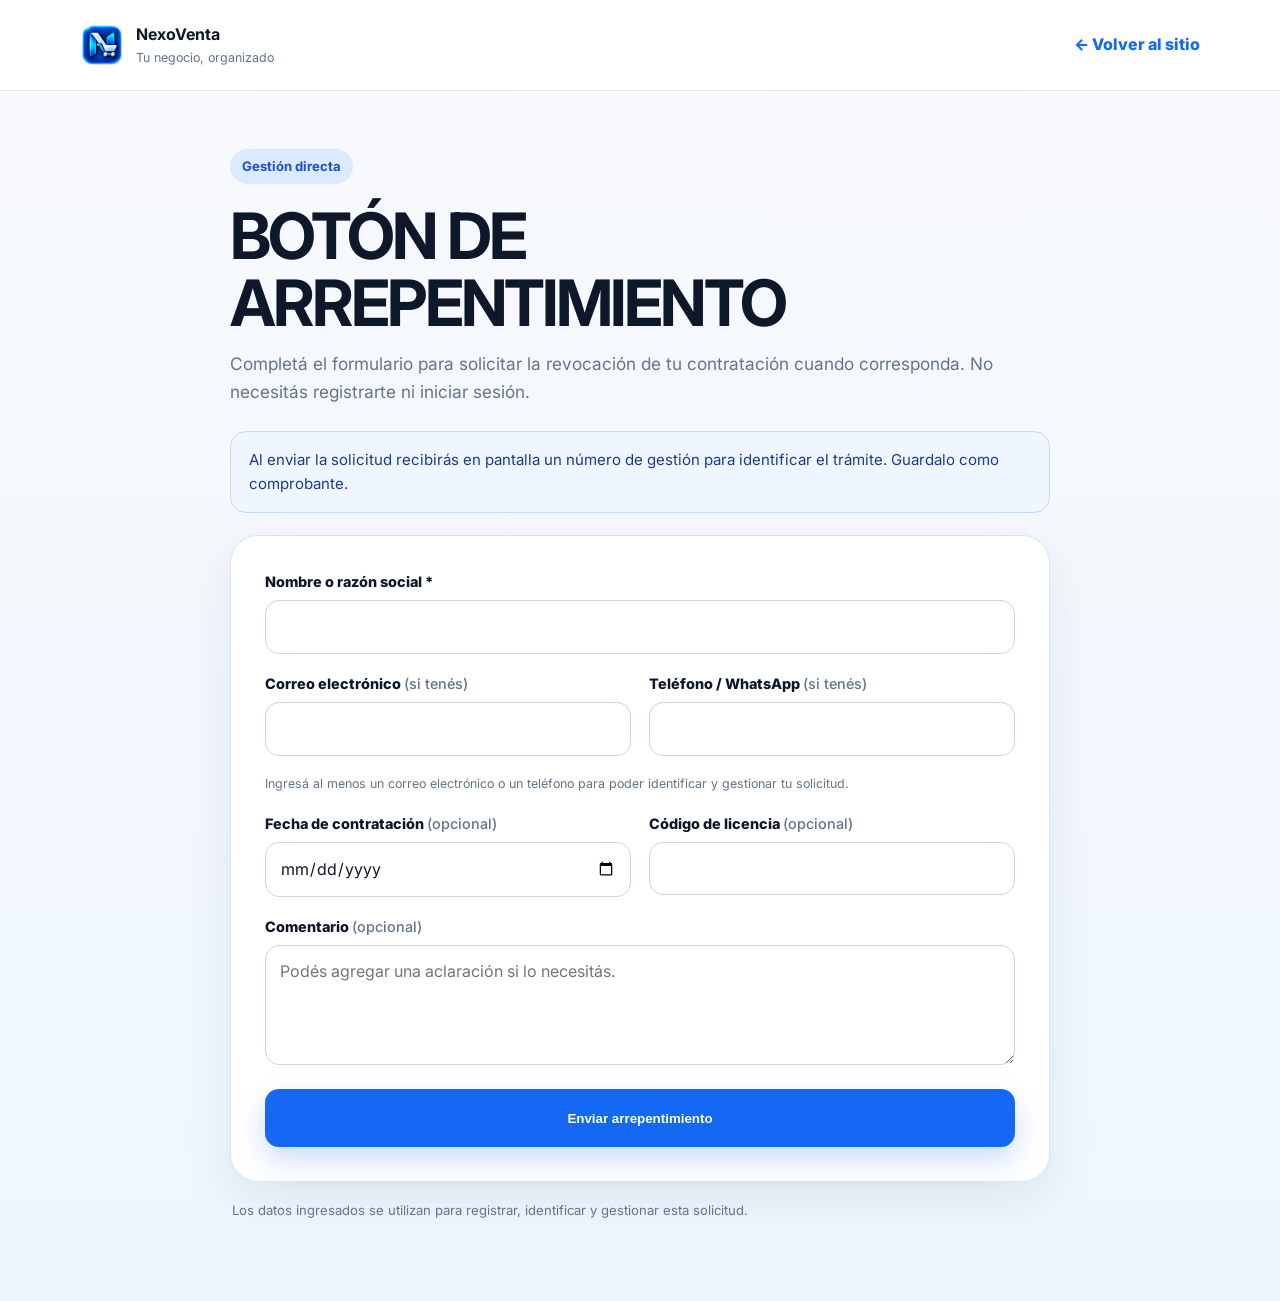
==== arrepentimiento.html @ 22c0f4f0 "NexoVenta V1.4 - Legal" ====
<!doctype html>
<html lang="es">
<head>
  <meta charset="utf-8" />
  <meta name="viewport" content="width=device-width, initial-scale=1" />
  <title>Botón de Arrepentimiento | NexoVenta</title>
  <meta name="description" content="Ejercé el derecho de arrepentimiento sobre la contratación de NexoVenta y obtené tu número de gestión." />
  <meta name="theme-color" content="#0f172a" />
  <link rel="preconnect" href="https://fonts.googleapis.com">
  <link rel="preconnect" href="https://fonts.gstatic.com" crossorigin>
  <link href="https://fonts.googleapis.com/css2?family=Inter:wght@400;500;600;700;800&display=swap" rel="stylesheet">
  <link rel="stylesheet" href="styles.css" />
  <link rel="icon" href="/favicon.ico" sizes="any">
</head>
<body class="legal-page">
  <header class="legal-header">
    <div class="container">
      <a class="brand" href="index.html" aria-label="Volver a NexoVenta">
        <img src="assets/nexoventa-logo.png" alt="Logo de NexoVenta" class="brand-logo">
        <div><strong>NexoVenta</strong><span>Tu negocio, organizado</span></div>
      </a>
      <a class="legal-back" href="index.html">← Volver al sitio</a>
    </div>
  </header>

  <main class="legal-main">
    <div class="container legal-shell">
      <div class="legal-title">
        <span class="eyebrow">Gestión directa</span>
        <h1>BOTÓN DE ARREPENTIMIENTO</h1>
        <p>Completá el formulario para solicitar la revocación de tu contratación cuando corresponda. No necesitás registrarte ni iniciar sesión.</p>
      </div>

      <div class="legal-notice">
        Al enviar la solicitud recibirás en pantalla un número de gestión para identificar el trámite. Guardalo como comprobante.
      </div>

      <section class="legal-card">
        <form id="solicitud-form" data-tipo="ARREPENTIMIENTO" novalidate>
          <div class="form-grid">
            <div class="form-field full">
              <label for="nombre">Nombre o razón social *</label>
              <input id="nombre" name="nombre" autocomplete="name" required maxlength="160" />
            </div>

            <div class="form-field">
              <label for="email">Correo electrónico <span class="optional">(si tenés)</span></label>
              <input id="email" name="email" type="email" autocomplete="email" maxlength="200" />
            </div>

            <div class="form-field">
              <label for="telefono">Teléfono / WhatsApp <span class="optional">(si tenés)</span></label>
              <input id="telefono" name="telefono" type="tel" autocomplete="tel" maxlength="60" />
            </div>

            <div class="form-field full">
              <p class="field-help">Ingresá al menos un correo electrónico o un teléfono para poder identificar y gestionar tu solicitud.</p>
            </div>

            <div class="form-field">
              <label for="fecha_contratacion">Fecha de contratación <span class="optional">(opcional)</span></label>
              <input id="fecha_contratacion" name="fecha_contratacion" type="date" />
            </div>

            <div class="form-field">
              <label for="codigo_licencia">Código de licencia <span class="optional">(opcional)</span></label>
              <input id="codigo_licencia" name="codigo_licencia" maxlength="120" />
            </div>

            <div class="form-field full">
              <label for="motivo">Comentario <span class="optional">(opcional)</span></label>
              <textarea id="motivo" name="motivo" maxlength="1500" placeholder="Podés agregar una aclaración si lo necesitás."></textarea>
            </div>
          </div>

          <div class="form-submit">
            <button class="btn btn-primary btn-large" type="submit">Enviar arrepentimiento</button>
          </div>
          <div id="form-status" class="form-status" hidden aria-live="polite"></div>
        </form>
      </section>

      <p class="legal-footnote">Los datos ingresados se utilizan para registrar, identificar y gestionar esta solicitud.</p>
    </div>
  </main>

  <script src="solicitud.js"></script>
</body>
</html>
---- styles.css ----
*{box-sizing:border-box}
:root{
  --bg:#f8fafc;--surface:#fff;--surface-soft:#eef6ff;--text:#0f172a;--muted:#64748b;
  --line:#dbe4ee;--primary:#1468f3;--primary-dark:#0e55ca;--dark:#08111f;
  --shadow:0 20px 50px rgba(15,23,42,.12);--radius:24px
}
html{scroll-behavior:smooth}
body{margin:0;font-family:"Inter",system-ui,-apple-system,BlinkMacSystemFont,"Segoe UI",sans-serif;color:var(--text);background:var(--bg);line-height:1.6}
a{color:inherit;text-decoration:none}.container{width:min(1120px,calc(100% - 40px));margin:0 auto}
.site-header{position:sticky;top:0;z-index:50;background:rgba(248,250,252,.9);backdrop-filter:blur(16px);border-bottom:1px solid rgba(219,228,238,.8)}
.nav-wrap{min-height:76px;display:flex;align-items:center;justify-content:space-between;gap:24px}
.brand{display:flex;align-items:center;gap:12px}.brand-logo{width:44px;height:44px;object-fit:contain;border-radius:12px}
.brand strong,.brand span{display:block}.brand span{color:var(--muted);font-size:.78rem}
.main-nav{display:flex;align-items:center;gap:22px;font-size:.95rem;font-weight:600}.main-nav a:not(.btn):hover{color:var(--primary)}
.nav-toggle{display:none;border:0;background:transparent;font-size:1.6rem;cursor:pointer}
.hero{padding:90px 0 70px;overflow:hidden}.hero-grid{display:grid;grid-template-columns:1.05fr .95fr;gap:70px;align-items:center}
.eyebrow{display:inline-flex;align-items:center;padding:7px 12px;border-radius:999px;background:#dbeafe;color:#1d4ed8;font-weight:700;font-size:.82rem;margin-bottom:18px}
.hero h1,.section h2{margin:0;letter-spacing:-.045em;line-height:1.06}.hero h1{font-size:clamp(2.8rem,6vw,5.6rem);max-width:850px}
.lead{font-size:1.2rem;color:var(--muted);max-width:680px;margin:24px 0 30px}.lead-sm{color:var(--muted);font-size:1.08rem}
.hero-actions,.trust-row{display:flex;flex-wrap:wrap;align-items:center;gap:14px}.trust-row{margin-top:22px;color:#475569;font-size:.9rem}
.btn{display:inline-flex;align-items:center;justify-content:center;min-height:48px;padding:0 20px;border-radius:14px;font-weight:800;transition:transform .2s ease,box-shadow .2s ease,background .2s ease}
.btn:hover{transform:translateY(-2px)}.btn-primary{background:var(--primary);color:#fff;box-shadow:0 12px 28px rgba(37,99,235,.24)}
.btn-primary:hover{background:var(--primary-dark)}.btn-secondary{background:#fff;border:1px solid var(--line)}.btn-light{background:#fff;color:var(--dark)}
.btn-sm{min-height:40px;padding:0 16px}.btn-large{min-height:58px;padding:0 26px}
.phone-card{display:flex;flex-direction:column;align-items:center}.phone{width:min(360px,88vw);padding:12px;border-radius:46px;background:#0f172a;box-shadow:var(--shadow)}
.phone-notch{width:112px;height:24px;border-radius:0 0 16px 16px;background:#020617;margin:0 auto -8px;position:relative;z-index:2}
.real-phone{overflow:hidden}.real-screen{display:block;width:100%;border-radius:36px;background:#fff}
.mock-note{color:var(--muted);font-size:.78rem;text-align:center;max-width:360px;margin:12px auto 0}
.section{padding:90px 0}.section-soft{background:#eff6ff}.section-dark{background:var(--dark);color:#fff}
.section-heading{max-width:760px;margin-bottom:42px}.section h2{font-size:clamp(2rem,4vw,3.7rem)}.section-heading p{color:var(--muted);font-size:1.05rem}
.feature-grid{display:grid;grid-template-columns:repeat(3,1fr);gap:18px}.feature-card{background:var(--surface);border:1px solid var(--line);border-radius:var(--radius);padding:26px;min-height:230px;box-shadow:0 12px 30px rgba(15,23,42,.05)}
.feature-card .icon{font-size:1.8rem}.feature-card h3{margin:14px 0 8px;font-size:1.2rem}.feature-card p{margin:0;color:var(--muted)}
.showcase{display:grid;gap:80px}.showcase-row{display:grid;grid-template-columns:minmax(280px,420px) 1fr;gap:70px;align-items:center}.showcase-row.reverse{grid-template-columns:1fr minmax(280px,420px)}
.showcase-row.reverse .shot-wrap{order:2}.showcase-row.reverse .showcase-copy{order:1}.shot-wrap{background:linear-gradient(145deg,#dbeafe,#f8fafc);padding:14px;border-radius:34px;box-shadow:var(--shadow)}
.shot-wrap img{display:block;width:100%;border-radius:24px}.showcase-copy .number{font-size:.78rem;font-weight:800;letter-spacing:.15em;color:var(--primary)}
.showcase-copy h3{font-size:clamp(1.7rem,3vw,2.7rem);line-height:1.1;margin:10px 0 14px}.showcase-copy p{color:var(--muted);font-size:1.05rem}.showcase-copy ul{padding-left:20px;font-weight:700}
.split{display:grid;grid-template-columns:1fr 1fr;gap:60px;align-items:center}.chips{display:flex;flex-wrap:wrap;gap:12px}.chips span{padding:12px 16px;background:#fff;border:1px solid var(--line);border-radius:999px;font-weight:700;box-shadow:0 8px 18px rgba(15,23,42,.05)}
.demo-grid{display:grid;grid-template-columns:1fr 1fr;gap:60px;align-items:center}.eyebrow-light{background:rgba(255,255,255,.1);color:#bfdbfe}.demo-grid p{color:#cbd5e1;max-width:620px;margin:20px 0 26px}
.demo-stack{position:relative;min-height:500px}.demo-stack img{position:absolute;width:250px;border-radius:28px;border:8px solid #0f172a;box-shadow:0 28px 70px rgba(0,0,0,.35)}
.demo-stack img:first-child{left:40px;top:0;transform:rotate(-5deg)}.demo-stack img:last-child{right:20px;bottom:0;transform:rotate(5deg)}
.faq-list{display:grid;gap:12px;max-width:860px}details{background:#fff;border:1px solid var(--line);border-radius:18px;padding:18px 20px}summary{cursor:pointer;font-weight:800}details p{color:var(--muted);margin-bottom:0}
.cta-section{padding-top:60px}.cta-box{background:linear-gradient(135deg,#dbeafe,#ecfeff);border:1px solid #bfdbfe;border-radius:32px;padding:42px;display:flex;align-items:center;justify-content:space-between;gap:30px}.cta-box p{margin-bottom:0;color:var(--muted)}
.site-footer{padding:44px 0;border-top:1px solid var(--line);background:#fff}.footer-wrap{display:grid;grid-template-columns:1fr auto auto;gap:30px;align-items:center}.footer-brand{display:flex;align-items:center;gap:12px}.footer-logo{width:46px;height:46px;object-fit:contain;border-radius:12px}
.site-footer p{margin:4px 0 0;color:var(--muted)}.footer-links{display:flex;gap:18px;font-weight:700}.copyright{font-size:.9rem}
@media (max-width:900px){
  .nav-toggle{display:block}.main-nav{display:none;position:absolute;top:76px;left:20px;right:20px;flex-direction:column;align-items:stretch;background:#fff;border:1px solid var(--line);border-radius:18px;padding:16px;box-shadow:var(--shadow)}
  .main-nav.open{display:flex}.hero-grid,.split,.demo-grid,.footer-wrap,.showcase-row,.showcase-row.reverse{grid-template-columns:1fr}.showcase-row.reverse .shot-wrap,.showcase-row.reverse .showcase-copy{order:initial}
  .hero{padding-top:60px}.feature-grid{grid-template-columns:1fr 1fr}.cta-box{flex-direction:column;align-items:flex-start}.footer-links{flex-wrap:wrap}.demo-stack{min-height:620px}
}
@media (max-width:620px){
  .container{width:min(100% - 28px,1120px)}.hero h1{font-size:2.65rem}.feature-grid{grid-template-columns:1fr}.section,.hero{padding-top:64px;padding-bottom:64px}.cta-box{padding:28px 22px}
  .btn{width:100%}.hero-actions{align-items:stretch}.trust-row{align-items:flex-start;flex-direction:column}.phone{margin-top:20px}.showcase{gap:56px}
  .demo-stack{min-height:520px}.demo-stack img{width:210px}.demo-stack img:first-child{left:0}.demo-stack img:last-child{right:0}
}

/* Pricing — Web v1.2 */
.pricing-section{background:#fff}
.pricing-heading{text-align:center;margin-left:auto;margin-right:auto}
.pricing-card{max-width:920px;margin:0 auto;display:grid;grid-template-columns:.9fr 1.1fr;background:#fff;border:1px solid var(--line);border-radius:32px;overflow:hidden;box-shadow:0 24px 60px rgba(15,23,42,.10)}
.pricing-main{padding:42px;background:linear-gradient(145deg,#eff6ff,#fff)}
.plan-label{display:inline-block;font-size:.75rem;font-weight:800;letter-spacing:.12em;color:var(--primary);margin-bottom:8px}
.pricing-main h3{font-size:1.7rem;margin:0 0 16px}
.price{display:flex;align-items:flex-end;gap:5px;line-height:1}
.price .currency{font-size:1.8rem;font-weight:800;margin-bottom:10px}
.price strong{font-size:4rem;letter-spacing:-.06em}
.price .period{font-size:.9rem;color:var(--muted);font-weight:700;margin:0 0 9px 5px}
.device-note{display:inline-block;margin:18px 0 24px;padding:8px 12px;border-radius:999px;background:#dbeafe;color:#1d4ed8;font-weight:800;font-size:.86rem}
.pricing-button{width:100%}
.extra-device{font-size:.82rem;color:var(--muted);text-align:center;margin:16px 0 0}
.extra-device a{color:var(--primary);font-weight:800}
.pricing-features{padding:42px}
.pricing-features h4{font-size:1.15rem;margin:0 0 20px}
.pricing-features ul{list-style:none;padding:0;margin:0;display:grid;gap:16px}
.pricing-features li{display:flex;align-items:center;gap:12px;font-weight:700}
.pricing-features li span{width:26px;height:26px;display:grid;place-items:center;border-radius:999px;background:#dcfce7;color:#15803d;font-weight:900}
@media(max-width:760px){
  .pricing-card{grid-template-columns:1fr}
  .pricing-main,.pricing-features{padding:30px 24px}
  .price strong{font-size:3.4rem}
  .price{flex-wrap:wrap}
}

/* Gestiones legales — Web v1.4 */
.legal-actions-section{padding:56px 0;background:#fff;border-top:1px solid var(--line)}
.legal-actions-box{display:grid;grid-template-columns:1fr auto;gap:32px;align-items:center;padding:30px 34px;border:1px solid #bfdbfe;border-radius:26px;background:linear-gradient(135deg,#eff6ff,#f8fafc)}
.legal-actions-box h2{font-size:clamp(1.6rem,3vw,2.4rem);margin:0 0 8px;letter-spacing:-.035em}
.legal-actions-box p{margin:0;color:var(--muted);max-width:680px}
.legal-action-buttons{display:flex;flex-wrap:wrap;gap:12px}
.btn-outline-danger{background:#fff;color:#9f1239;border:1px solid #fecdd3;box-shadow:none}
.btn-outline-danger:hover{background:#fff1f2}
.btn-outline-blue{background:#fff;color:#1d4ed8;border:1px solid #bfdbfe;box-shadow:none}
.btn-outline-blue:hover{background:#eff6ff}
.footer-legal{display:flex;flex-wrap:wrap;gap:14px;margin-top:12px;font-size:.85rem;font-weight:700}
.footer-legal a{color:#475569}.footer-legal a:hover{color:var(--primary)}

.legal-page{min-height:100vh;background:linear-gradient(180deg,#f8fafc 0,#eff6ff 100%)}
.legal-header{padding:22px 0;border-bottom:1px solid var(--line);background:rgba(255,255,255,.92);backdrop-filter:blur(14px)}
.legal-header .container{display:flex;align-items:center;justify-content:space-between;gap:20px}
.legal-back{font-weight:800;color:var(--primary)}
.legal-main{padding:58px 0 80px}
.legal-shell{max-width:820px;margin:0 auto}
.legal-title{margin-bottom:26px}.legal-title h1{font-size:clamp(2.15rem,5vw,4rem);line-height:1.05;letter-spacing:-.045em;margin:0 0 14px}.legal-title p{color:var(--muted);font-size:1.08rem;margin:0}
.legal-notice{padding:16px 18px;margin:0 0 22px;border:1px solid #bfdbfe;border-radius:16px;background:#eff6ff;color:#1e3a8a;font-size:.94rem}
.legal-card{background:#fff;border:1px solid var(--line);border-radius:28px;padding:34px;box-shadow:0 18px 50px rgba(15,23,42,.08)}
.form-grid{display:grid;grid-template-columns:1fr 1fr;gap:18px}.form-field{display:flex;flex-direction:column;gap:7px}.form-field.full{grid-column:1/-1}.form-field label{font-size:.9rem;font-weight:800}.form-field .optional{color:var(--muted);font-weight:500}
.form-field input,.form-field textarea{width:100%;border:1px solid #cbd5e1;border-radius:14px;background:#fff;color:var(--text);font:inherit;padding:13px 14px;outline:none;transition:border .2s ease,box-shadow .2s ease}
.form-field input:focus,.form-field textarea:focus{border-color:#60a5fa;box-shadow:0 0 0 4px rgba(59,130,246,.12)}
.form-field textarea{min-height:120px;resize:vertical}.field-help{font-size:.78rem;color:var(--muted);margin:0}
.form-submit{margin-top:24px}.form-submit .btn{width:100%;border:0;cursor:pointer}.form-submit .btn:disabled{opacity:.68;cursor:wait;transform:none}
.form-status{margin-top:22px;padding:17px 18px;border-radius:16px;line-height:1.55}.form-status.success{background:#ecfdf5;border:1px solid #a7f3d0;color:#065f46}.form-status.error{background:#fff1f2;border:1px solid #fecdd3;color:#9f1239}.request-number{display:inline-block;margin:5px 0;padding:4px 8px;border-radius:8px;background:#d1fae5;font-weight:900;letter-spacing:.02em}.form-status small{color:inherit}
.legal-footnote{font-size:.82rem;color:var(--muted);margin:18px 2px 0}
@media(max-width:760px){.legal-actions-box{grid-template-columns:1fr}.legal-action-buttons{width:100%}.legal-action-buttons .btn{flex:1}.form-grid{grid-template-columns:1fr}.form-field.full{grid-column:auto}.legal-card{padding:26px 20px}.legal-header .container{align-items:flex-start;flex-direction:column}.legal-main{padding-top:42px}}
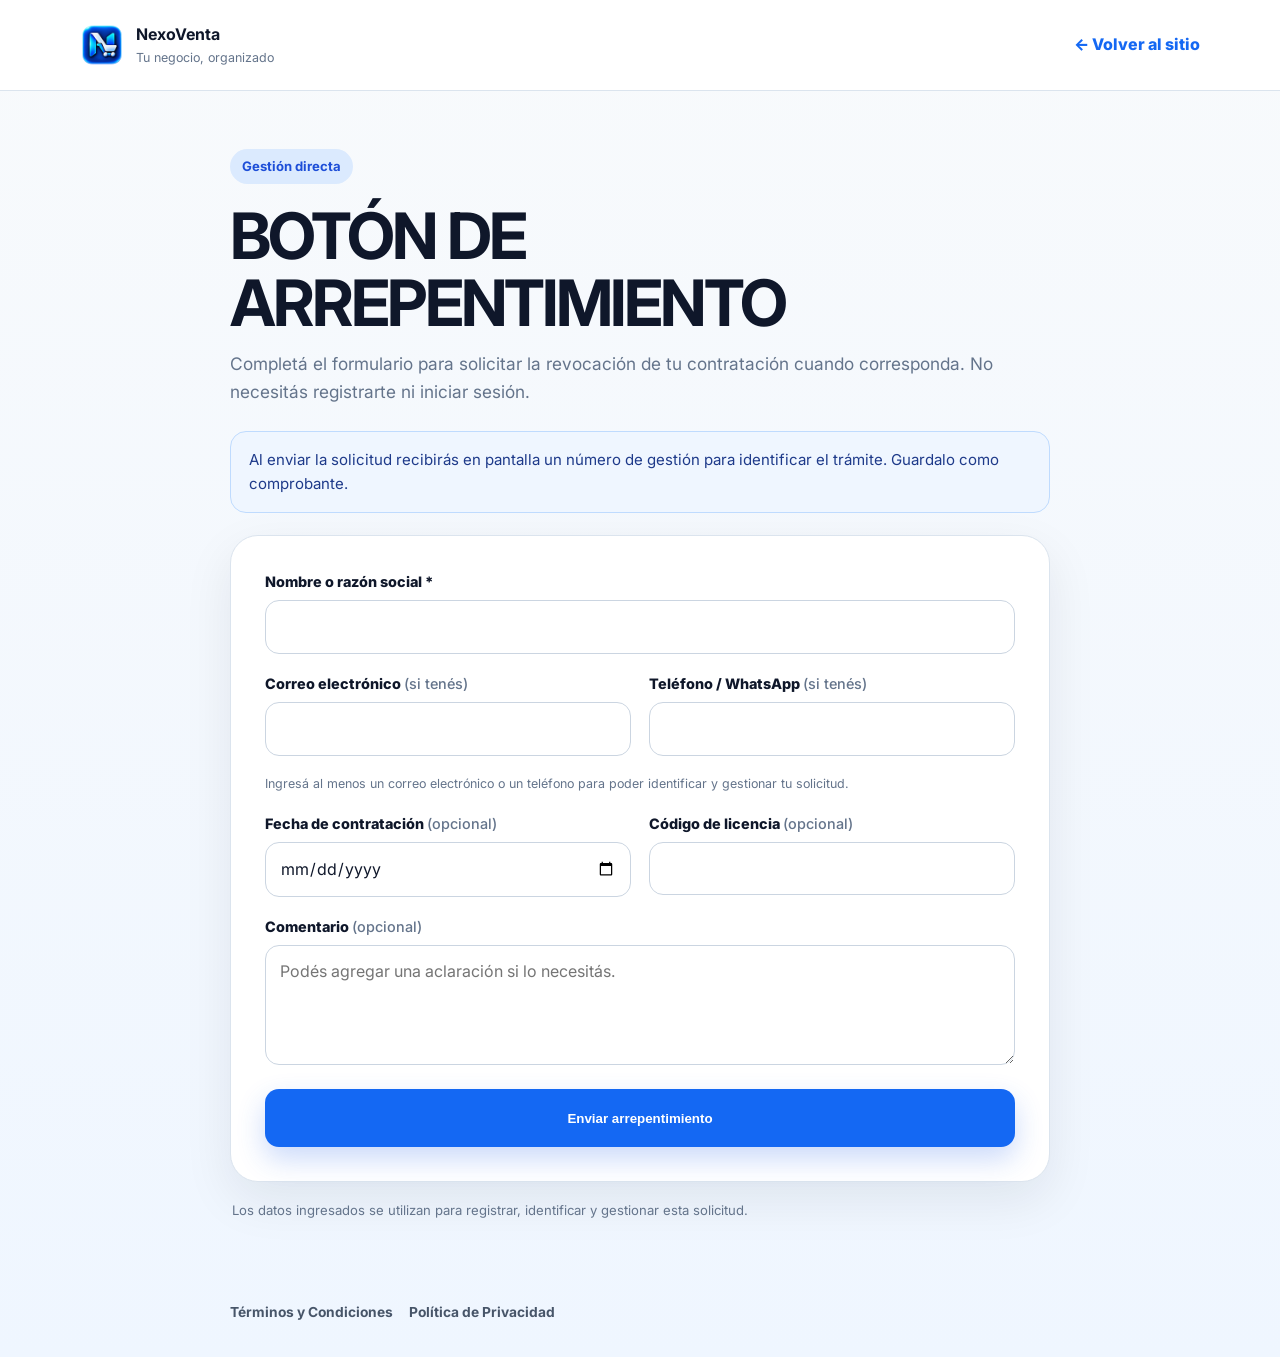
==== commit 6bea7d7b: "NexoVenta Web V1.4 - Legal completa" ====
--- a/arrepentimiento.html
+++ b/arrepentimiento.html
@@ -83,6 +83,7 @@
       <p class="legal-footnote">Los datos ingresados se utilizan para registrar, identificar y gestionar esta solicitud.</p>
     </div>
   </main>
+  <div class="container legal-inline-links"><a href="terminos.html">Términos y Condiciones</a><a href="privacidad.html">Política de Privacidad</a></div>
 
   <script src="solicitud.js"></script>
 </body>
--- a/styles.css
+++ b/styles.css
@@ -110,3 +110,6 @@
 .form-status{margin-top:22px;padding:17px 18px;border-radius:16px;line-height:1.55}.form-status.success{background:#ecfdf5;border:1px solid #a7f3d0;color:#065f46}.form-status.error{background:#fff1f2;border:1px solid #fecdd3;color:#9f1239}.request-number{display:inline-block;margin:5px 0;padding:4px 8px;border-radius:8px;background:#d1fae5;font-weight:900;letter-spacing:.02em}.form-status small{color:inherit}
 .legal-footnote{font-size:.82rem;color:var(--muted);margin:18px 2px 0}
 @media(max-width:760px){.legal-actions-box{grid-template-columns:1fr}.legal-action-buttons{width:100%}.legal-action-buttons .btn{flex:1}.form-grid{grid-template-columns:1fr}.form-field.full{grid-column:auto}.legal-card{padding:26px 20px}.legal-header .container{align-items:flex-start;flex-direction:column}.legal-main{padding-top:42px}}
+
+/* Documentos legales — v1.4 */
+.legal-document{max-width:900px}.legal-copy{line-height:1.72}.legal-copy h2{font-size:1.25rem;margin:30px 0 8px;letter-spacing:-.02em}.legal-copy p{color:#334155;margin:0 0 14px}.legal-copy a{color:var(--primary);text-decoration:underline;text-underline-offset:3px}.legal-warning{margin-top:32px;padding:18px;border:1px solid #fde68a;border-radius:16px;background:#fffbeb;color:#854d0e}.legal-doc-footer{padding:26px 0;border-top:1px solid var(--line);background:#fff}.legal-doc-footer .container,.legal-inline-links{display:flex;flex-wrap:wrap;gap:16px;font-size:.86rem;font-weight:700}.legal-doc-footer a,.legal-inline-links a{color:#475569}.legal-inline-links{max-width:820px;margin:0 auto 34px}.legal-inline-links a:hover,.legal-doc-footer a:hover{color:var(--primary)}
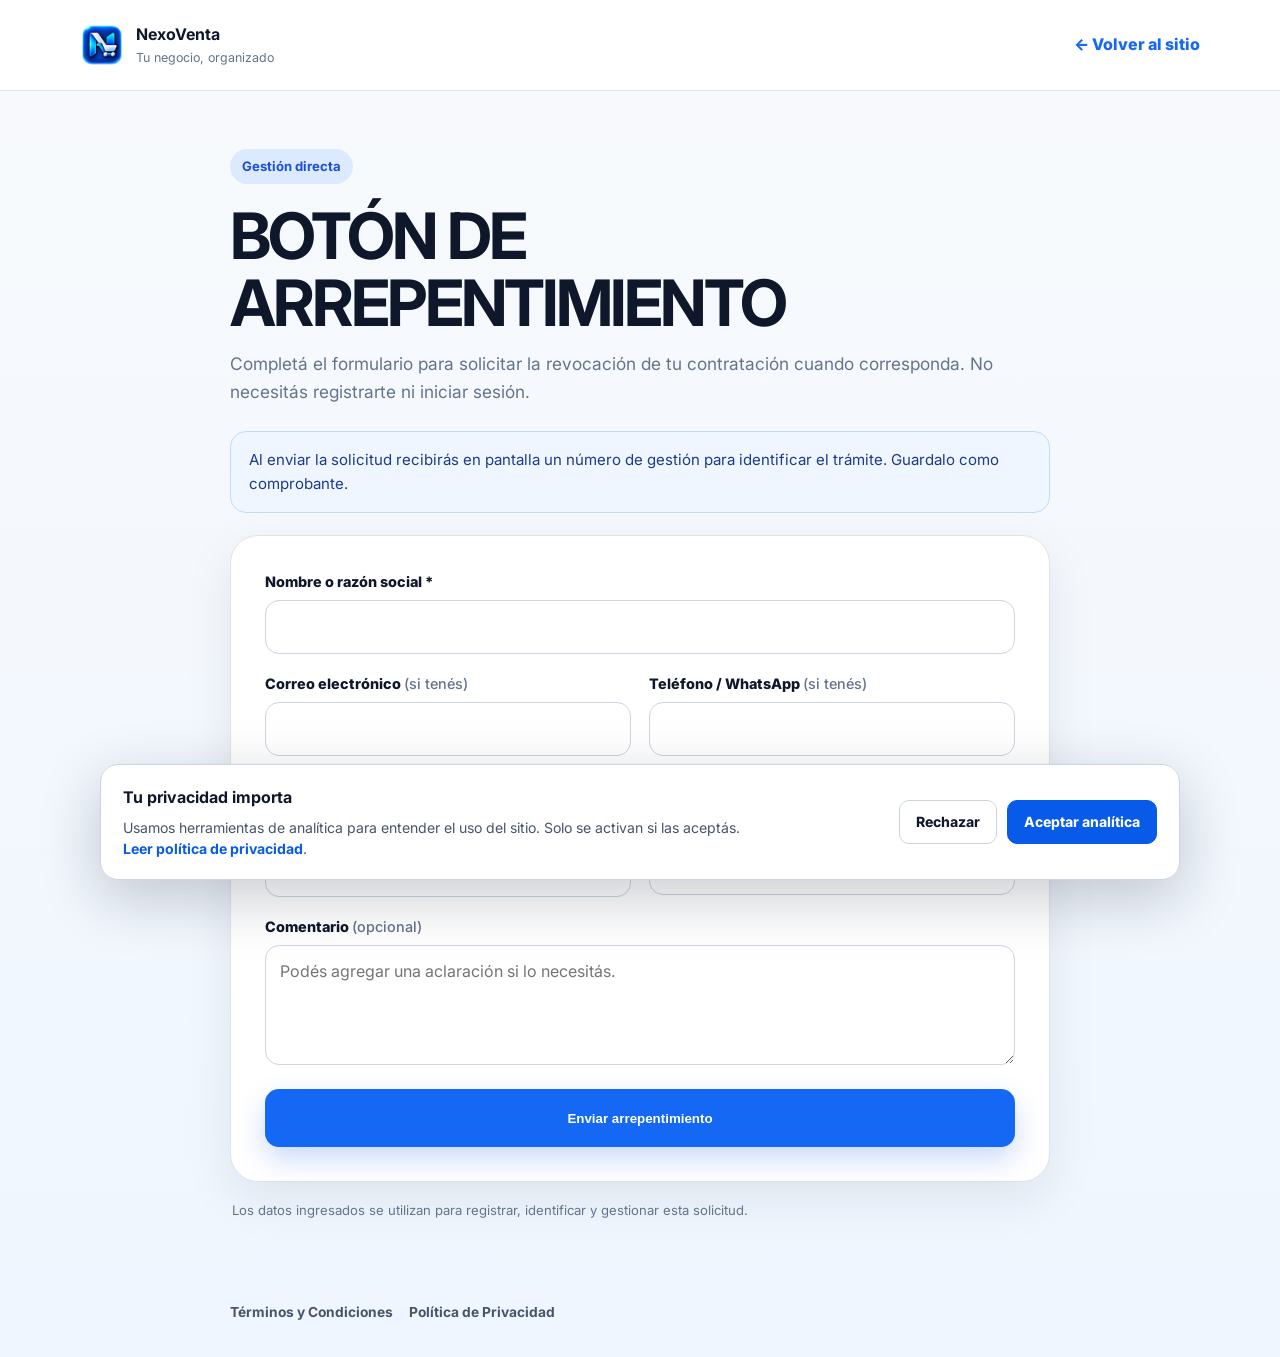
==== commit 27da8c05: "nexoventa-web-v3" ====
--- a/arrepentimiento.html
+++ b/arrepentimiento.html
@@ -1,90 +1,94 @@
-<!doctype html>
-<html lang="es">
-<head>
-  <meta charset="utf-8" />
-  <meta name="viewport" content="width=device-width, initial-scale=1" />
-  <title>Botón de Arrepentimiento | NexoVenta</title>
-  <meta name="description" content="Ejercé el derecho de arrepentimiento sobre la contratación de NexoVenta y obtené tu número de gestión." />
-  <meta name="theme-color" content="#0f172a" />
-  <link rel="preconnect" href="https://fonts.googleapis.com">
-  <link rel="preconnect" href="https://fonts.gstatic.com" crossorigin>
-  <link href="https://fonts.googleapis.com/css2?family=Inter:wght@400;500;600;700;800&display=swap" rel="stylesheet">
-  <link rel="stylesheet" href="styles.css" />
-  <link rel="icon" href="/favicon.ico" sizes="any">
-</head>
-<body class="legal-page">
-  <header class="legal-header">
-    <div class="container">
-      <a class="brand" href="index.html" aria-label="Volver a NexoVenta">
-        <img src="assets/nexoventa-logo.png" alt="Logo de NexoVenta" class="brand-logo">
-        <div><strong>NexoVenta</strong><span>Tu negocio, organizado</span></div>
-      </a>
-      <a class="legal-back" href="index.html">← Volver al sitio</a>
-    </div>
-  </header>
-
-  <main class="legal-main">
-    <div class="container legal-shell">
-      <div class="legal-title">
-        <span class="eyebrow">Gestión directa</span>
-        <h1>BOTÓN DE ARREPENTIMIENTO</h1>
-        <p>Completá el formulario para solicitar la revocación de tu contratación cuando corresponda. No necesitás registrarte ni iniciar sesión.</p>
-      </div>
-
-      <div class="legal-notice">
-        Al enviar la solicitud recibirás en pantalla un número de gestión para identificar el trámite. Guardalo como comprobante.
-      </div>
-
-      <section class="legal-card">
-        <form id="solicitud-form" data-tipo="ARREPENTIMIENTO" novalidate>
-          <div class="form-grid">
-            <div class="form-field full">
-              <label for="nombre">Nombre o razón social *</label>
-              <input id="nombre" name="nombre" autocomplete="name" required maxlength="160" />
-            </div>
-
-            <div class="form-field">
-              <label for="email">Correo electrónico <span class="optional">(si tenés)</span></label>
-              <input id="email" name="email" type="email" autocomplete="email" maxlength="200" />
-            </div>
-
-            <div class="form-field">
-              <label for="telefono">Teléfono / WhatsApp <span class="optional">(si tenés)</span></label>
-              <input id="telefono" name="telefono" type="tel" autocomplete="tel" maxlength="60" />
-            </div>
-
-            <div class="form-field full">
-              <p class="field-help">Ingresá al menos un correo electrónico o un teléfono para poder identificar y gestionar tu solicitud.</p>
-            </div>
-
-            <div class="form-field">
-              <label for="fecha_contratacion">Fecha de contratación <span class="optional">(opcional)</span></label>
-              <input id="fecha_contratacion" name="fecha_contratacion" type="date" />
-            </div>
-
-            <div class="form-field">
-              <label for="codigo_licencia">Código de licencia <span class="optional">(opcional)</span></label>
-              <input id="codigo_licencia" name="codigo_licencia" maxlength="120" />
-            </div>
-
-            <div class="form-field full">
-              <label for="motivo">Comentario <span class="optional">(opcional)</span></label>
-              <textarea id="motivo" name="motivo" maxlength="1500" placeholder="Podés agregar una aclaración si lo necesitás."></textarea>
-            </div>
-          </div>
-
-          <div class="form-submit">
-            <button class="btn btn-primary btn-large" type="submit">Enviar arrepentimiento</button>
-          </div>
-          <div id="form-status" class="form-status" hidden aria-live="polite"></div>
-        </form>
-      </section>
-
-      <p class="legal-footnote">Los datos ingresados se utilizan para registrar, identificar y gestionar esta solicitud.</p>
-    </div>
-  </main>
-  <div class="container legal-inline-links"><a href="terminos.html">Términos y Condiciones</a><a href="privacidad.html">Política de Privacidad</a></div>
-
-  <script src="solicitud.js"></script>
-</body>
-</html>
+<!doctype html>
+<html lang="es">
+<head>
+
+<meta charset="utf-8" />
+  <meta name="viewport" content="width=device-width, initial-scale=1" />
+  <title>Botón de Arrepentimiento | NexoVenta</title>
+  <meta name="description" content="Ejercé el derecho de arrepentimiento sobre la contratación de NexoVenta y obtené tu número de gestión." />
+  <link rel="canonical" href="https://nexoventa.com.ar/arrepentimiento.html" />
+  <meta name="robots" content="index, follow" />
+  <meta name="theme-color" content="#0f172a" />
+  <link rel="preconnect" href="https://fonts.googleapis.com">
+  <link rel="preconnect" href="https://fonts.gstatic.com" crossorigin>
+  <link href="https://fonts.googleapis.com/css2?family=Inter:wght@400;500;600;700;800&display=swap" rel="stylesheet">
+  <link rel="stylesheet" href="styles.css" />
+  <link rel="icon" href="/favicon.ico" sizes="any">
+</head>
+<body class="legal-page">
+  <header class="legal-header">
+    <div class="container">
+      <a class="brand" href="index.html" aria-label="Volver a NexoVenta">
+        <img src="assets/nexoventa-logo.png" alt="Logo de NexoVenta" class="brand-logo">
+        <div><strong>NexoVenta</strong><span>Tu negocio, organizado</span></div>
+      </a>
+      <a class="legal-back" href="index.html">← Volver al sitio</a>
+    </div>
+  </header>
+
+  <main class="legal-main">
+    <div class="container legal-shell">
+      <div class="legal-title">
+        <span class="eyebrow">Gestión directa</span>
+        <h1>BOTÓN DE ARREPENTIMIENTO</h1>
+        <p>Completá el formulario para solicitar la revocación de tu contratación cuando corresponda. No necesitás registrarte ni iniciar sesión.</p>
+      </div>
+
+      <div class="legal-notice">
+        Al enviar la solicitud recibirás en pantalla un número de gestión para identificar el trámite. Guardalo como comprobante.
+      </div>
+
+      <section class="legal-card">
+        <form id="solicitud-form" data-tipo="ARREPENTIMIENTO" novalidate>
+          <div class="form-grid">
+            <div class="form-field full">
+              <label for="nombre">Nombre o razón social *</label>
+              <input id="nombre" name="nombre" autocomplete="name" required maxlength="160" />
+            </div>
+
+            <div class="form-field">
+              <label for="email">Correo electrónico <span class="optional">(si tenés)</span></label>
+              <input id="email" name="email" type="email" autocomplete="email" maxlength="200" />
+            </div>
+
+            <div class="form-field">
+              <label for="telefono">Teléfono / WhatsApp <span class="optional">(si tenés)</span></label>
+              <input id="telefono" name="telefono" type="tel" autocomplete="tel" maxlength="60" />
+            </div>
+
+            <div class="form-field full">
+              <p class="field-help">Ingresá al menos un correo electrónico o un teléfono para poder identificar y gestionar tu solicitud.</p>
+            </div>
+
+            <div class="form-field">
+              <label for="fecha_contratacion">Fecha de contratación <span class="optional">(opcional)</span></label>
+              <input id="fecha_contratacion" name="fecha_contratacion" type="date" />
+            </div>
+
+            <div class="form-field">
+              <label for="codigo_licencia">Código de licencia <span class="optional">(opcional)</span></label>
+              <input id="codigo_licencia" name="codigo_licencia" maxlength="120" />
+            </div>
+
+            <div class="form-field full">
+              <label for="motivo">Comentario <span class="optional">(opcional)</span></label>
+              <textarea id="motivo" name="motivo" maxlength="1500" placeholder="Podés agregar una aclaración si lo necesitás."></textarea>
+            </div>
+          </div>
+
+          <div class="form-submit">
+            <button class="btn btn-primary btn-large" type="submit">Enviar arrepentimiento</button>
+          </div>
+          <div id="form-status" class="form-status" hidden aria-live="polite"></div>
+        </form>
+      </section>
+
+      <p class="legal-footnote">Los datos ingresados se utilizan para registrar, identificar y gestionar esta solicitud.</p>
+    </div>
+  </main>
+  <div class="container legal-inline-links"><a href="terminos.html">Términos y Condiciones</a><a href="privacidad.html">Política de Privacidad</a></div>
+
+  <script src="solicitud.js"></script>
+<script src="consent.js"></script>
+</body>
+</html>
--- a/styles.css
+++ b/styles.css
@@ -113,3 +113,41 @@
 
 /* Documentos legales — v1.4 */
 .legal-document{max-width:900px}.legal-copy{line-height:1.72}.legal-copy h2{font-size:1.25rem;margin:30px 0 8px;letter-spacing:-.02em}.legal-copy p{color:#334155;margin:0 0 14px}.legal-copy a{color:var(--primary);text-decoration:underline;text-underline-offset:3px}.legal-warning{margin-top:32px;padding:18px;border:1px solid #fde68a;border-radius:16px;background:#fffbeb;color:#854d0e}.legal-doc-footer{padding:26px 0;border-top:1px solid var(--line);background:#fff}.legal-doc-footer .container,.legal-inline-links{display:flex;flex-wrap:wrap;gap:16px;font-size:.86rem;font-weight:700}.legal-doc-footer a,.legal-inline-links a{color:#475569}.legal-inline-links{max-width:820px;margin:0 auto 34px}.legal-inline-links a:hover,.legal-doc-footer a:hover{color:var(--primary)}
+
+
+/* Cómo empezar — Web v1.5 */
+.how-start-heading{text-align:center;margin-left:auto;margin-right:auto}
+.how-start-grid{display:grid;grid-template-columns:repeat(3,1fr);gap:22px;margin-top:38px}
+.how-start-card{position:relative;background:#fff;border:1px solid var(--line);border-radius:26px;padding:32px 26px;box-shadow:0 16px 38px rgba(15,23,42,.07)}
+.how-step{position:absolute;top:18px;right:20px;width:34px;height:34px;display:grid;place-items:center;border-radius:999px;background:#dbeafe;color:#1d4ed8;font-weight:900}
+.how-icon{font-size:2.35rem;margin-bottom:18px}
+.how-start-card h3{font-size:1.28rem;margin:0 0 10px}
+.how-start-card p{margin:0;color:var(--muted);line-height:1.65}
+.how-start-action{text-align:center;margin-top:34px}
+.how-start-action .btn{min-width:310px}
+.how-start-action p{color:var(--muted);font-size:.9rem;margin:12px 0 0}
+@media(max-width:760px){.how-start-grid{grid-template-columns:1fr}.how-start-action .btn{min-width:0;width:100%}}
+
+/* NexoVenta Web 2.0 */
+.hero-v2{background:radial-gradient(circle at 82% 18%,rgba(20,104,243,.13),transparent 31%),linear-gradient(180deg,#f8fbff 0%,#f8fafc 100%)}
+.hero-grid-v2{grid-template-columns:1.03fr .97fr}.hero-v2 h1{font-size:clamp(3rem,6vw,5.4rem)}
+.center-heading{text-align:center;margin-left:auto;margin-right:auto;max-width:820px}.center-heading p{max-width:760px;margin-left:auto;margin-right:auto}
+.ecosystem-visual{position:relative;min-height:510px;display:flex;align-items:center;justify-content:center}
+.ecosystem-flow{min-height:430px;flex-direction:column;gap:16px;padding:28px 18px;background:linear-gradient(145deg,#eff6ff,#f8fafc 58%,#ecfeff);border:1px solid #dbeafe;border-radius:30px;box-shadow:0 24px 60px rgba(15,23,42,.10)}
+.ecosystem-node{width:min(100%,390px);display:grid;grid-template-columns:48px 1fr;column-gap:14px;align-items:center;padding:20px 22px;background:#fff;border:1px solid #dbe4ee;border-radius:20px;box-shadow:0 12px 28px rgba(15,23,42,.07)}
+.node-icon{grid-row:span 3;display:grid;place-items:center;width:48px;height:48px;border-radius:15px;background:#eaf1ff;color:#075be8;font-size:1.7rem;font-weight:900}.android-node .node-icon{background:#e6fffb;color:#0891b2}.node-kicker{font-size:.67rem;font-weight:900;letter-spacing:.12em;color:#075be8}.android-node .node-kicker{color:#0891b2}.ecosystem-node strong{font-size:1.08rem;color:#0f172a}.ecosystem-node small{color:#64748b;line-height:1.45}.ecosystem-link{display:flex;align-items:center;justify-content:center;gap:12px;color:#334155;font-size:.82rem;font-weight:750;text-align:center}.ecosystem-link i{font-style:normal;color:#075be8;font-size:1.5rem}.visual-caption{margin:0;color:#64748b;font-size:.68rem;text-align:center}
+.screenshot-grid{display:grid;grid-template-columns:repeat(4,minmax(0,1fr));gap:20px;margin-top:36px}.screenshot-card{margin:0;padding:12px 12px 16px;background:#fff;border:1px solid var(--line);border-radius:24px;box-shadow:0 14px 34px rgba(15,23,42,.08);text-align:center}.screenshot-card img{display:block;width:100%;height:auto;max-height:460px;object-fit:contain;border-radius:16px;background:#f1f5f9}.screenshot-card figcaption{padding-top:12px;color:#0f172a;font-size:.9rem;font-weight:800}.screenshots-note{margin:18px 0 0;text-align:center;color:#64748b;font-size:.82rem}
+.pc-gallery{background:#f8fafc}.pc-screenshot-card{width:min(100%,1080px);margin:36px auto 0}.pc-screenshot-card img{max-height:none;border:1px solid #e2e8f0}
+.cookie-consent{position:fixed;z-index:1000;left:20px;right:20px;bottom:20px;display:flex;align-items:center;justify-content:space-between;gap:24px;max-width:1080px;margin:auto;padding:20px 22px;background:#fff;border:1px solid #cbd5e1;border-radius:18px;box-shadow:0 18px 60px rgba(15,23,42,.22);color:#0f172a}.cookie-consent[hidden]{display:none}.cookie-consent-copy{max-width:650px}.cookie-consent-copy strong{font-size:1rem}.cookie-consent-copy p{margin:6px 0 0;color:#475569;font-size:.88rem;line-height:1.5}.cookie-consent-copy a{color:#075be8;font-weight:700}.cookie-consent-actions{display:flex;flex-wrap:wrap;gap:10px}.cookie-consent-actions button,.cookie-settings{min-height:42px;padding:10px 16px;border:1px solid #cbd5e1;border-radius:10px;background:#fff;color:#0f172a;font:inherit;font-size:.88rem;font-weight:750;cursor:pointer}.cookie-consent-actions .cookie-accept{border-color:#075be8;background:#075be8;color:white}.cookie-consent-actions button:focus-visible,.cookie-settings:focus-visible{outline:3px solid #93c5fd;outline-offset:2px}.cookie-settings{position:fixed;z-index:999;left:16px;bottom:16px;min-height:36px;padding:7px 11px;background:#fff;font-size:.74rem;box-shadow:0 3px 12px rgba(15,23,42,.14)}.cookie-consent:not([hidden])~.cookie-settings{visibility:hidden}
+.desktop-mock{width:min(100%,560px);background:#0b1322;border:8px solid #111827;border-radius:20px;box-shadow:0 30px 70px rgba(15,23,42,.22);overflow:hidden;transform:translateX(-18px)}
+.desktop-top{height:34px;background:#172033;color:#cbd5e1;display:flex;align-items:center;gap:6px;padding:0 12px;font-size:.65rem}.desktop-top i{width:8px;height:8px;border-radius:50%;background:#475569}.desktop-top b{margin-left:8px}
+.desktop-body{height:315px;background:#f8fafc;display:grid;grid-template-columns:112px 1fr}.desktop-body aside{background:#0f172a;color:#cbd5e1;padding:20px 13px;display:flex;flex-direction:column;gap:15px;font-size:.62rem}.desktop-body aside strong{color:#fff;font-size:.8rem;margin-bottom:8px}.desktop-content{padding:28px 24px}.desktop-content small{color:#64748b}.desktop-content h3{font-size:1.35rem;margin:6px 0 22px}.stat-row{display:grid;grid-template-columns:repeat(3,1fr);gap:8px}.stat-row span{background:#fff;border:1px solid #dbe4ee;border-radius:10px;padding:12px 7px;font-size:.58rem;font-weight:800}.fake-chart{height:92px;margin-top:15px;border-radius:12px;background:linear-gradient(180deg,#dbeafe,#eff6ff);position:relative}.fake-chart:after{content:"";position:absolute;left:10%;right:8%;top:48%;height:3px;background:#1468f3;transform:skewY(-8deg);box-shadow:75px -16px 0 -1px #1468f3,150px 8px 0 -1px #1468f3}
+.mini-phone{position:absolute!important;width:170px!important;right:-5px!important;bottom:5px!important;padding:7px!important;border-radius:27px!important;box-shadow:0 25px 55px rgba(15,23,42,.3)!important;transform:rotate(4deg)}.mini-phone .phone-notch{width:68px;height:13px}.mini-phone .real-screen{border-radius:19px}
+.platform-grid{display:grid;grid-template-columns:1fr 1fr;gap:26px;margin-top:42px}.platform-card{background:#fff;border:1px solid var(--line);border-radius:28px;padding:34px;box-shadow:0 16px 40px rgba(15,23,42,.06)}.platform-card h3{font-size:1.75rem;margin:8px 0 12px}.platform-card p{color:var(--muted)}.platform-card ul{padding-left:20px;color:#334155;line-height:1.9}.platform-icon{font-size:2.4rem}.platform-label,.plan-kicker{font-size:.73rem;font-weight:900;letter-spacing:.11em;color:var(--primary)}.text-link{color:var(--primary);font-weight:800}.integration-note{max-width:900px;margin:26px auto 0;padding:16px 20px;border:1px solid #bfdbfe;background:#eff6ff;border-radius:16px;color:#334155;text-align:center;font-size:.9rem}
+.plans-grid{display:grid;grid-template-columns:repeat(3,1fr);gap:22px;margin-top:42px;align-items:stretch}.plan-card{position:relative;background:#fff;border:1px solid var(--line);border-radius:28px;padding:32px;display:flex;flex-direction:column;box-shadow:0 15px 38px rgba(15,23,42,.06)}.featured-plan{border:2px solid var(--primary);box-shadow:0 24px 55px rgba(20,104,243,.14)}.recommended{position:absolute;top:-14px;left:50%;transform:translateX(-50%);white-space:nowrap;background:var(--primary);color:#fff;border-radius:999px;padding:6px 12px;font-size:.62rem;font-weight:900;letter-spacing:.07em}.plan-card h3{font-size:1.55rem;margin:7px 0 3px}.plan-desc{color:var(--muted);min-height:48px}.plan-price{margin:20px 0 22px}.plan-price strong{display:block;font-size:2.55rem;letter-spacing:-.055em;line-height:1}.plan-price span{font-size:.78rem;color:var(--muted);font-weight:700}.plan-card ul{list-style:none;padding:0;margin:0 0 28px;display:grid;gap:11px;color:#334155;font-weight:600;font-size:.9rem}.plan-btn{margin-top:auto;width:100%}.fiscal-plan{background:linear-gradient(180deg,#fff,#f8fbff)}
+.custom-section{background:#08111f;color:#fff}.custom-grid{display:grid;grid-template-columns:1.05fr .95fr;gap:70px;align-items:center}.custom-section h2{font-size:clamp(2.5rem,5vw,4.5rem);max-width:650px}.custom-lead{color:#cbd5e1;font-size:1.12rem;max-width:650px}.custom-tags{display:flex;gap:10px;margin:24px 0}.custom-tags span{padding:8px 13px;border:1px solid #334155;border-radius:999px;color:#dbeafe;font-weight:800}.custom-panel{border:1px solid #334155;background:linear-gradient(145deg,#111c30,#0b1424);border-radius:28px;padding:36px;box-shadow:0 25px 60px rgba(0,0,0,.25)}.custom-panel>span{font-size:.72rem;letter-spacing:.12em;color:#93c5fd;font-weight:900}.custom-panel>strong{display:block;font-size:2rem;line-height:1.1;margin:8px 0 18px}.custom-panel p{color:#cbd5e1}.no-template{margin-top:24px;padding:18px;border-left:3px solid #60a5fa;background:rgba(59,130,246,.08);color:#dbeafe;font-weight:700}
+.process-grid{display:grid;grid-template-columns:repeat(4,1fr);gap:18px;margin-top:38px}.process-grid article{background:#fff;border:1px solid var(--line);border-radius:22px;padding:26px}.process-grid article>span{font-size:2rem;font-weight:900;color:#bfdbfe}.process-grid h3{font-size:1.08rem;margin:10px 0 8px}.process-grid p{font-size:.9rem;color:var(--muted);margin:0}
+.story-grid{display:grid;grid-template-columns:1.25fr .75fr;gap:60px;align-items:center}.story-grid p{color:var(--muted);font-size:1.06rem}.story-badge{display:flex;align-items:center;gap:18px;padding:28px;background:#fff;border:1px solid var(--line);border-radius:24px;box-shadow:var(--shadow)}.story-badge img{width:72px;height:72px;object-fit:contain;border-radius:18px}.story-badge strong{font-size:1.1rem}.dual-cta{background:linear-gradient(135deg,#dbeafe,#ecfeff);border:1px solid #bfdbfe;border-radius:32px;padding:42px;display:flex;align-items:center;justify-content:space-between;gap:30px}.dual-cta p{color:var(--muted);margin-bottom:0}.dual-cta-actions{display:flex;gap:12px;flex-wrap:wrap;justify-content:flex-end}
+@media(max-width:900px){.hero-grid-v2,.platform-grid,.custom-grid,.story-grid{grid-template-columns:1fr}.plans-grid{grid-template-columns:1fr}.process-grid{grid-template-columns:1fr 1fr}.screenshot-grid{grid-template-columns:repeat(2,minmax(0,1fr))}.ecosystem-visual{min-height:460px}.desktop-mock{transform:none}.mini-phone{right:2%!important}.dual-cta{flex-direction:column;align-items:flex-start}.dual-cta-actions{justify-content:flex-start}.recommended{top:-12px}}
+@media(max-width:620px){.hero-v2 h1{font-size:2.65rem}.ecosystem-visual{min-height:360px}.desktop-body{height:240px;grid-template-columns:82px 1fr}.desktop-body aside{padding:14px 8px;gap:10px}.desktop-content{padding:18px 12px}.desktop-content h3{font-size:1rem}.stat-row span{font-size:.48rem;padding:8px 3px}.fake-chart{height:60px}.mini-phone{width:125px!important;bottom:0!important}.platform-card,.plan-card,.custom-panel{padding:26px 22px}.process-grid{grid-template-columns:1fr}.dual-cta{padding:28px 22px}.dual-cta-actions{width:100%}.custom-tags{flex-wrap:wrap}}
+@media(max-width:700px){.cookie-consent{left:10px;right:10px;bottom:10px;display:block;padding:17px;border-radius:15px}.cookie-consent-actions{margin-top:14px}.cookie-consent-actions button{flex:1}.cookie-settings{left:10px;bottom:10px}}
